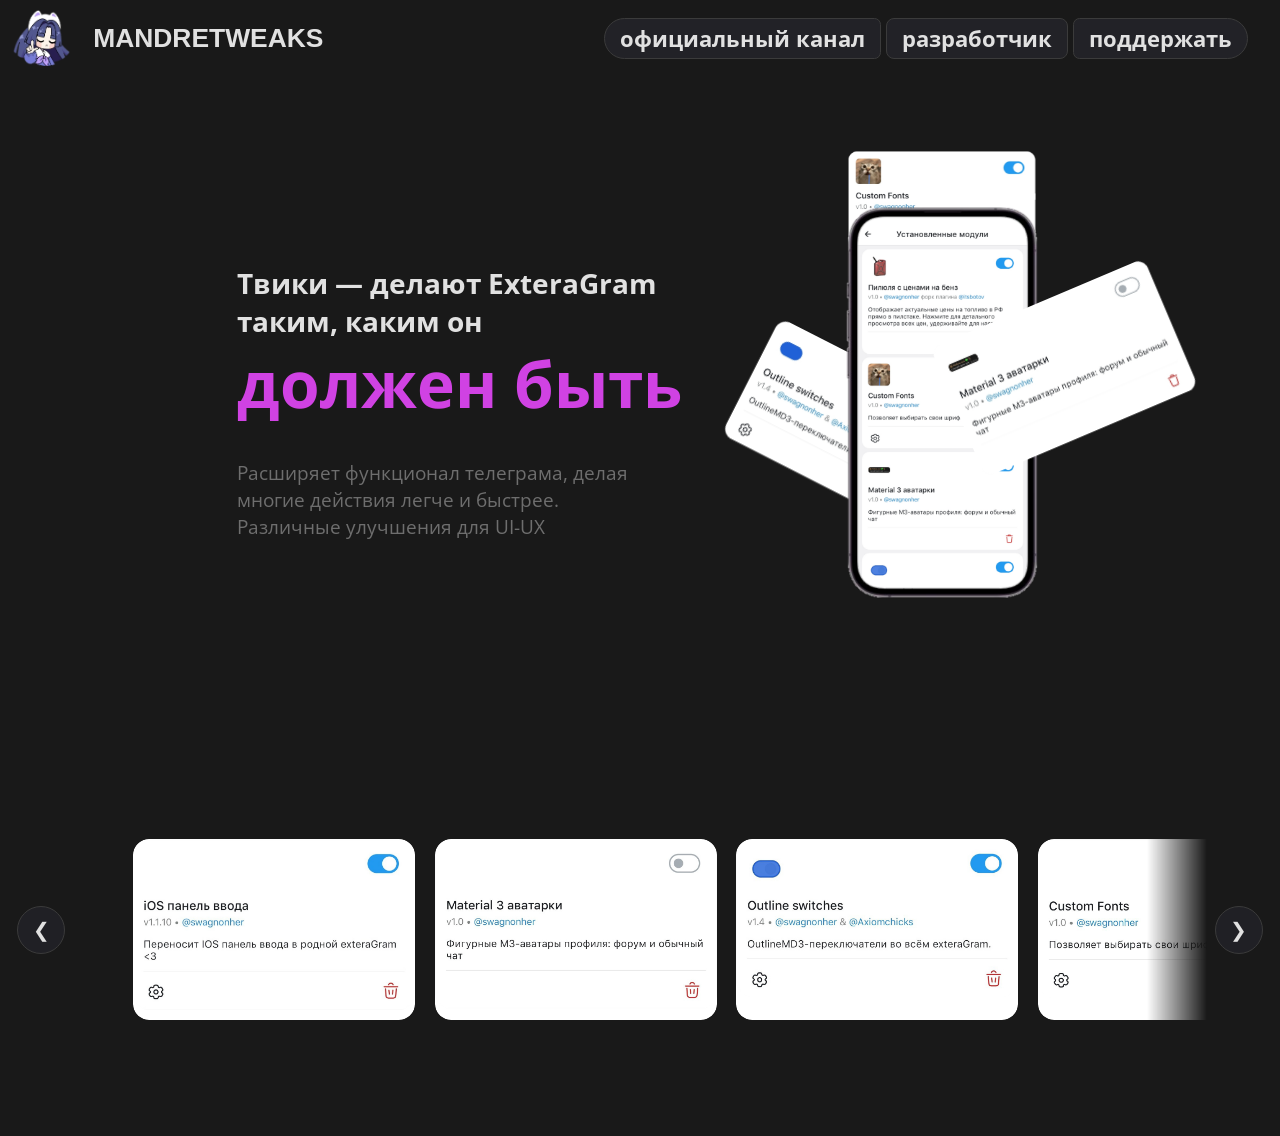
==== new-mandra/index.html @ dc6a3d34 "Новые картинки + фикс синего квадрата" ====
<!DOCTYPE html>
<html lang="ru">
    <head>
        <meta charset="UTF-8">
        <meta name="viewport" content="width=device-width, initial-scale=1.0">
        <link rel="stylesheet" href="style.css?v=1.0.2">
        <link href="https://db.onlinewebfonts.com/c/d7e8a95865396cddca89b00080d2cba6?family=SoDo+Sans+SemiBold" rel="stylesheet">
        <title>MandreTweaks</title>
    </head>
    <body>
        <div class="scrollprogress" id="progressbar"></div>
        <div class="navbar">
            <div class="navbar-left">
                <img src="assets/logo.png" alt="logo" class="logo">
                <h1 class="title">mandretweaks</h1>
            </div>
            <div class="navbar-right">
                <div class="links desktop">
                    <a href="https://t.me/swagnonher" class="channel-link">официальный канал</a>
                    <a href="https://t.me/sterepando" class="profile-link"><span>разработчик</span></a>
                    <a href="https://t.me/swagnonher/388" class="sup-link">поддержать</a>
                </div>

                 <!--mobile navbar-->
                <div class="burger mobile">
                    <div class="openbtn">
                        <svg class="open-icon" width="24" height="24" viewBox="0 0 24 24" fill="none" xmlns="http://w3.org">
                          <path d="M3 6h18M3 12h18M3 18h18" stroke="currentColor" stroke-width="2" stroke-linecap="round"/>
                        </svg>
                    </div>
                    <div class="closebtn">
                        <svg class="close-icon" xmlns="http://w3.org" width="24" height="24" viewBox="0 0 24 24" fill="none" stroke="currentColor" stroke-width="2" stroke-linecap="round" stroke-linejoin="round">
                          <line x1="18" y1="6" x2="6" y2="18"></line>
                          <line x1="6" y1="6" x2="18" y2="18"></line>
                        </svg>
                    </div>
                </div>  
            </div>
        </div>
        <div class="menu mobile">
            <div class="links-m">
                <a href="https://t.me/swagnonher" target="_blank" class="moblink">Официальный канал</a> 
                <a href="https://t.me/sterepando" class="moblink" target="_blank">Разработчик</a>
                <a href="https://t.me/swagnonher/388" class="moblink" target="_blank">Поддержать</a>
            </div>    
        </div>
        <main class="container desktop">
            <div class="conntainer-left">
                <h1 class="title-h">Твики — делают ExteraGram<br>таким, каким он<br><span>должен быть</span></h1>
                <p class="description">Расширяет функционал телеграма, делая<br>многие действия легче и быстрее.<br>Различные улучшения для UI-UX</p>
            </div>
            <div class="container-right">
                <div class="deco-imgs">
                    <img src="assets/tweaks-phone.png" class="phone" alt="phone">
                    <img src="assets/plugin-deco-1.png" class="custom-fonts" alt="custom fonts">
                    <img src="assets/plugin-deco-2.png" class="outline" alt="outline switches">
                    <img src="assets/plugin-deco-3.png" class="md3-ava" alt="md3 аватарки">
                </div>
            </div>
        </main>
        
        <main class="container-m mobile">
            <div class="sticky-view">
                <div class="container-title">
                    <h1 class="title-h-m">Твики — делают ExteraGram<br>таким, каким он<br><span>должен быть</span></h1>
                    <p class="description-m">Расширяет функционал телеграма, делая<br>многие действия легче и быстрее.<br>Различные улучшения для UI-UX</p>
                </div>

                <div class="deco-imgs-m">
                    <img src="assets/tweaks-phone.png" class="phone-m" alt="телефон">
                    <img src="assets/plugin-deco-1.png" class="custom-fonts-m" alt="custom fonts">
                    <img src="assets/plugin-deco-2.png" class="outline-m" alt="outline switches">
                    <img src="assets/plugin-deco-3.png" class="md3-ava-m" alt="md3 ававтарки">
                </div>
            </div>  
        </main>

        <section class="catalog-container">
            <h1 class="catalog-title">Каталог</h1>
            <div class="carousel-wrapper">
                <button class="carousel-btn prev" onclick="moveCarousel(-1)" aria-label="←">&#10094;</button>

                <div class="carousel" id="catalogCarousel">
                    <a href="" class="carousel-item">
                        <img src="assets/ios-panel.jpg" class="carousel-img" alt="ios-panel">
                    </a>
                    <a href="" class="carousel-item">
                        <img src="assets/md3-avatarky.jpg" class="carousel-img" alt="md3-avatarky">
                    </a>
                    <a href="" class="carousel-item">
                        <img src="assets/outline-switches.jpg" class="carousel-img" alt="outline-switches">
                    </a>
                    <a href="" class="carousel-item">
                        <img src="assets/custom-fonts.jpg" class="carousel-img" alt="custom fots">
                    </a>
                    <a href="" class="carousel-item">
                        <img src="assets/top-blur.jpg" class="carousel-img" alt="carousel-img">
                    </a>
                </div>

                <button class="carousel-btn next" onclick="moveCarousel(1)" aria-label="→">&#10095;</button>
            </div>
            <div class="carousel-dots" id="carouselDots"></div>
        </section>
        
        <script src="script.js?v=1.0.2"></script>
    </body>
</html>
---- new-mandra/style.css ----
@import url('https://fonts.googleapis.com/css2?family=Google+Sans:ital,opsz,wght@0,17..18,400..700;1,17..18,400..700&family=Open+Sans:ital,wght@0,300..800;1,300..800&family=Roboto:ital,wght@0,100..900;1,100..900&display=swap');


*,
*::before,
*::after {
    -webkit-tap-highlight-color: transparent;
}

html, body {
    width: 100%;
    min-width: 100%;
    overflow-x: clip; 
}

body {
    background-color: rgb(25, 25, 25);
    font-family: 'Google Sans', 'Open Sans', 'Roboto', sans-serif;
    margin: 0;
}

.navbar{
    display: flex;
    align-items: center;
    justify-content: space-between;
}

.navbar-left{
    display: flex;
    align-items: center;
    max-width: 15rem;
    transition: opacity 0.35s ease;
}

.logo{
    width: clamp(3.25rem, 4.5vw, 5.85rem);
    height: auto;
    padding: 0.5rem 0.8rem;
}

.title{
    font-family: "SoDo Sans SemiBold", Arial, Helvetica, sans-serif;
    color: rgb(225, 225, 225);
    font-size: clamp(0.85rem, 2.5vw, 1.65rem);
    padding: 5px 10px 5px 10px;
    text-transform: uppercase;
}

.navbar-right{
    display: flex;
    align-items: center;
    padding: 0.5rem 1rem 0.5rem 1rem;
    margin-right: 1rem;
}

.links{
    display: flex;
    align-items: center;
    gap: 5px;
}

.links a {
    font-weight: 700;
    font-size: 1.35rem;
    text-decoration: none;
    color: rgb(225, 225, 225);
    background-color: rgb(34, 34, 39);
    padding: 5px 15px;
    border: 1px solid rgb(59, 59, 59);
    z-index: 2;
    
    box-sizing: border-box;
    display: inline-flex;
    align-items: center;
    justify-content: center;
}

.channel-link{
    border-radius: 50px 16px 16px 50px;
    position: relative;
    overflow: hidden;
    z-index: 1;
    text-align: center;
}

.channel-link::before{
    content: '';
    position: absolute;
    left: 50%;
    top: 50%;
    width: 0;
    height: 0;
    border-radius: 50%;
    background: rgba(208, 66, 227, 0.95);
    transform: translate(-50%, -50%);
    transition: width 0.4s ease, height 0.4s ease;
    z-index: -1;
}

.channel-link:hover::before{
    width: 300px;
    height: 300px;
}

.profile-link{
    border-radius: 8px;
    position: relative;
    overflow: hidden;
}

.profile-link span {
    position: relative;
    z-index: 2;
}

.profile-link::before{
    content: '';
    position: absolute;
    top: 0;
    left: 0;
    width: 100%;
    height: 100%;
    
    background-image: url("data:image/svg+xml,%3Csvg xmlns='http://www.w3.org/2000/svg' viewBox='0 0 120 28' preserveAspectRatio='none'%3E%3Cpath d='M0,15 C30,5 40,25 60,15 C80,5 90,25 120,15 L120,28 L0,28 Z' fill='rgba(208, 66, 227, 0.95)'/%3E%3C/svg%3E");
    background-repeat: repeat-x;
    background-size: 100px 100%;
    
    transform: translateY(100%);
    
    transition: transform 0.4s cubic-bezier(0.4, 0, 0.2, 1);
    z-index: 1;
    animation: wave-scroll 2s linear infinite;
}

@keyframes wave-scroll {
    0% {
        background-position-x: 0;
    }
    100%{
        background-position-x: 100px;
    }
}

.profile-link:hover::before{
    transform: translateY(0);
}

.sup-link {
    border-radius: 16px 50px 50px 16px;
    transition: background-color 0.4s ease-out, 
                border-radius 0.25s ease-out, 
                border-color 0.25s ease-out;
}

.sup-link:hover {
    background-color: rgba(208, 66, 227, 0.877);
    border-radius: 50px;
    border-color: transparent;
}


/* container */

.container{
    display: flex;
    margin: 0 auto;
    justify-content: center;
    max-width: 72.85rem;
    width: 100%;
    margin-top: clamp(3.75rem, 10vw, 15rem);
    align-items: center;
}

.title-h{
    color: rgb(225, 225, 225);
    font-size: clamp(1.3rem, 2.2vw, 2.5rem);
}

.title-h span{
    color: rgb(208, 66, 227);
    font-size: clamp(2.2rem, 5vw, 5rem);
}

.description{
    margin-top: 2rem;
    font-size: clamp(1rem, 1.5vw, 2rem);
    color: rgb(110, 110, 110);
    animation: desc 1.7s ease forwards 1s;
    opacity: 0;
}

@keyframes desc {
    0% {
        opacity: 0;
        transform: translateY(50%) scale(0.9);
    }
    100% {
        opacity: 1;
        transform: translateY(0) scale(1);
    }
}

.container-right{
    display: flex;
    justify-content: center;
    flex-direction: column;
    margin-left: clamp(10rem, 10vw, 17.85rem);
}

.deco-imgs{
    position: relative;
    display: inline-block;
}

.phone{
    display: block;
    position: relative;
    width: clamp(10rem, 15.75vw, 28.45rem);
    height: auto;
    z-index: 20;
}

.custom-fonts{
    position: absolute;
    top: 0;
    left: 0;
    z-index: 1;
    width: 93%;
    transform: translateX(3.5%) translateY(-50%);
    animation: cust 1.2s ease forwards;
    opacity: 1;
}

@keyframes cust {
    0% {
        transform: translateX(3.5%) translateY(80%) scale(0.9);
        opacity: 0;
    }
    100%{
        transform: translateX(3.5%) translateY(-50%) scale(1);
        opacity: 1;
    }
}

.outline{
    position: absolute;
    top: 40%;
    left: 0;
    width: clamp(14.5rem, 15.25vw, 19.75rem);
    transform: rotate(27deg) translateX(-45%);
    animation: outline 1.2s ease forwards;
}

@keyframes outline {
    0%{
        opacity: 0;
        transform: translateX(-15%) rotate(27deg) scale(0.9);
    }
    100%{
        opacity: 1;
        transform: translateX(-45%) rotate(27deg) scale(1);
        opacity: 1;
    }
}

.md3-ava{
    position: absolute;
    top: 35%;
    left: 0;
    width: clamp(14.5rem, 14.25vw, 19.75rem);
    transform: rotate(-23deg) translateX(50%);
    z-index: 40;
    animation: md3ava 1.5s ease forwards;
}

@keyframes md3ava {
    0% {
        opacity: 0;
        transform: rotate(-23deg) translateX(5%) scale(0.9);
    }
    100% {
        opacity: 1;
        transform: rotate(-23deg) translateX(50%) scale(1);
    }
}

.catalog-container{
    display: flex;
    width: 100%;
    align-items: center;
    justify-content: center;
    flex-direction: column;
    margin-top: 6rem;
    margin-bottom: 6rem;
}

.catalog-title{
    color: rgb(225, 225, 225);
    font-weight: 700;
    font-size: clamp(3.75rem, 4.5vw, 5rem);
    margin: 0 auto 2.5rem auto;
    text-align: center;

    /* анимация */
    opacity: 0;
    transform: translateY(3rem) scale(0.95);
    transition: opacity 0.8s cubic-bezier(0.4, 0, 0.2, 1), transform 0.8s cubic-bezier(0.4, 0, 0.2, 1);
}

.catalog-title.visible{
    transform: translateY(0) scale(1);
    opacity: 1;
}

.carousel-wrapper{
    position: relative;
    width: 100%;
    max-width: 72.85rem;
    padding: 0 1rem;
    box-sizing: border-box;
    display: flex;
    align-items: center;
}

.carousel{
    display: flex;
    gap: 20px;
    overflow-x: hidden;
    scroll-behavior: smooth;
    scroll-snap-type: x mandatory;
    scrollbar-width: none;
    padding: 10px 5px;
    width: 100%;
    -webkit-mask-image: linear-gradient(to right, transparent 0%, black 60px, black calc(100% - 60px), transparent 100%);
    mask-image: linear-gradient(to right, transparent 0%, black 60px, black calc(100% - 60px), transparent 100%);

    /* padding */
    scroll-padding-inline: 60px;
    padding: 20px 60px; 
    box-sizing: border-box;
    width: 100%;
}


.carousel::-webkit-scrollbar {
    display: none;
}

.carousel-item {
    flex: 0 0 clamp(240px, 22vw, 320px);
    scroll-snap-align: start;
    text-decoration: none;
    display: block;
    border-radius: 16px;
    overflow: hidden;
    background: transparent;
    border: none;

    background: #ffffff;

    contain: layout paint;
    isolation: isolate;

    transform: translate3d(0, 0, 0);
    -webkit-mask-image: -webkit-radial-gradient(white, black);
    mask-image: radial-gradient(white, black);
}

.carousel-item:hover{
    border: 1px solid rgba(208, 66, 227, 0.877);
}

.carousel-img {
    width: 100%;
    height: auto;
    object-fit: cover;
    display: block;
    border-radius: 16px;
    object-position: top center;
    transform-origin: center center;

    will-change: transform;
    transform: scale3d(1, 1, 1);
    backface-visibility: hidden;
    -webkit-backface-visibility: hidden;

    outline: 1px solid transparent;

    transition: transform 0.35s cubic-bezier(0.4, 0, 0.2, 1);

    pointer-events: none;
}

.carousel-item:hover .carousel-img {
    transform: scale3d(1.03, 1.03, 1);
}

.carousel-btn {
    position: absolute;
    top: 50%;
    transform: translateY(-50%);
    width: 48px;
    height: 48px;
    border-radius: 50%;
    background-color: rgba(34, 34, 39, 0.9);
    color: rgb(225, 225, 225);
    border: 1px solid rgb(59, 59, 59);
    cursor: pointer;
    z-index: 10;
    display: flex;
    align-items: center;
    justify-content: center;
    font-size: 1.25rem;
    transition: background-color 0.25s ease, border-color 0.25s ease, transform 0.2s ease;
}

.carousel-btn:hover {
    background-color: rgba(208, 66, 227, 0.95);
    border-color: rgba(208, 66, 227, 0.95);
}

.carousel-btn:active {
    transform: translateY(-50%) scale(0.92);
}

.carousel-btn.prev {
    left: -40px;
}

.carousel-btn.next {
    right: -40px;
}

.mobile{
    display: none !important;
}

.scrollprogress{
    display: none;
}

.carousel-dots {
    display: none; /* carousel */
}

@media (max-width: 760px) {
    .desktop{
        display: none !important;
    }
    .mobile{
        display: flex !important;
    }
    .title{
        font-size: 1.2rem;
    }
    .navbar{
        position: fixed !important;
        top: 0 !important;
        left: 0 !important;
        width: 100% !important;
        box-sizing: border-box;
        padding-top: env(safe-area-inset-top, 0px);
        z-index: 10000;
        background-color: rgba(25, 25, 25, 0.85);
        backdrop-filter: blur(10px);
        -webkit-backdrop-filter: blur(10px);

        transition: background-color 0.35s ease, 
                    backdrop-filter 0.35s ease, 
                    -webkit-backdrop-filter 0.35s ease;
    }
    .scrollprogress {
        display: block;
        position: fixed !important;
        top: var(--nav-h, 60px) !important;
        left: 0;
        height: 3px;
        width: 0%;
        background: rgba(219, 143, 255, 0.86);
        z-index: 100005;
        pointer-events: none;
        box-shadow: 0 0 8px rgba(208, 66, 227, 0.6);
        opacity: 1;
        transition: width 0.05s ease-out, opacity 0.35s ease;
    }
    .carousel-dots{
        display: flex;
        justify-content: center;
        align-items: center;
        gap: 8px;
        margin-top: 1.5rem;
    }

    .catalog-container {
        margin-top: -7rem;
        margin-bottom: 4rem;
        opacity: 0;
        transform: translateY(50px) scale(0.96);
        will-change: opacity, transform;
        transition: opacity 0.6s cubic-bezier(0.4, 0, 0.2, 1), 
                    transform 0.6s cubic-bezier(0.4, 0, 0.2, 1);
    }
    .catalog-container.visible {
        opacity: 1;
        transform: translateY(0) scale(1);
    }
    .catalog-container .catalog-title {
        opacity: 1 !important;
        transform: none !important;
    }
    .carousel-btn.prev{
        left: 4px;
    }
    .carousel-btn.next{
        right: 4px;
    }
}

body.menu-open .scrollprogress {
    opacity: 0 !important;
    pointer-events: none;
    transition: opacity 0.2s ease;
}

/* Контейнер бургера */
.burger {
    position: relative;
    width: 40px;
    height: 40px;
    margin-right: 5%;
    display: flex;
    align-items: center;
    justify-content: center;
    cursor: pointer;
}

/* Общие стили для обеих иконок: центрируем их строго в одной точке */
.openbtn,
.closebtn {
    position: absolute;
    inset: 0;
    margin: auto;
    width: 24px;
    height: 24px;
    display: flex;
    align-items: center;
    justify-content: center;
    transition: opacity 0.25s ease, transform 0.3s cubic-bezier(0.4, 0, 0.2, 1);
}

.openbtn {
    color: rgb(225, 225, 225);
    opacity: 1;
    pointer-events: auto;
    transform: rotate(0deg) scale(1);
}

.openbtn.hidden {
    opacity: 0;
    pointer-events: none;
    transform: rotate(90deg) scale(0.7);
}

.closebtn {
    color: rgb(173, 173, 173);
    opacity: 0;
    pointer-events: none;
    transform: rotate(0deg) scale(0.7);
    z-index: 99999;
}

.closebtn.visible {
    opacity: 1;
    pointer-events: auto;
    transform: rotate(-90deg) scale(1);
}

.menu{
    display: flex;
    flex-direction: column;
    position: fixed;
    top: 0;
    left: 0;
    width: 100vw;
    height: 100vh;
    background-color: rgba(20, 20, 20, 0.95);
    backdrop-filter: blur(10px);
    z-index: 9999;


    transform: translateX(100vw);
    transition: transform 0.4s ease, visibility 0.4s ease;
    pointer-events: none;
    visibility: hidden;
}

.menu.visible {
    display: flex;
    transform: translateX(0);
    pointer-events: auto;
    visibility: visible;
}

.links-m{
    display: flex;
    flex-direction: column;
    margin-top: 20%;
}

.moblink{
    color: rgb(173, 173, 173);
    font-size: 1.5rem;
    text-align: left;
    text-decoration: none;
    padding: 20px 5% 20px 5%;
    transition: all 0.3s ease;
    border-bottom: 1px solid rgb(73, 73, 73);
}

.moblink:first-child{
    border-top: 1px solid rgb(73, 73, 73);
}

.moblink:hover{
    color: rgba(219, 143, 255, 0.86);
}

body.menu-open .navbar {
    background-color: transparent !important;
    backdrop-filter: none !important;
    -webkit-backdrop-filter: none !important;
}

body.menu-open .navbar-left {
    opacity: 0;
    pointer-events: none;
    transition: opacity 0.25s ease;
}


/* mobile highlight */

.container-m{
    display: flex;
    align-items: flex-start;
    flex-direction: column;
    width: 100%;
    height: 200vh;
}

.sticky-view{
    position: sticky;
    top: 0;
    width: 100%;
    height: 100vh;
    height: 100svh;
    overflow: hidden;
    flex-shrink: 0;
    display: flex;
    flex-direction: column;
}

.container-title{
    display: flex;
    width: 100%;
    flex: 0 0 auto;
    align-items: flex-start;
    overflow-x: hidden;
    scrollbar-width: none;
}

.container-title::-webkit-scrollbar{
    display: none;
}

.title-h-m,
.description-m{
    flex: 0 0 100%;
    box-sizing: border-box;
    margin: 0;
    padding: calc(var(--nav-h, 60px) + 1.5rem) 6% 0;
}

.title-h-m{
    color: rgb(225, 225, 225);
    font-weight: 600;
    font-size: clamp(1.1rem, 5.2vw, 1.5rem);
    line-height: 1.25;
}

.title-h-m span{
    color: rgb(208, 66, 227);
    font-size: clamp(1.7rem, 9vw, 2.4rem);
}

.description-m{
    color: rgb(110, 110, 110);
    font-size: clamp(0.85rem, 4vw, 1.05rem);
    line-height: 1.5;
    text-align: left;
}

/* deco imgs */

.deco-imgs-m{
    position: relative;
    align-self: center;
    margin-top: 4rem;
}

.phone-m{
    position: relative;
    display: block;
    width: clamp(10.5rem, 12.25vw, 20.85rem);
    height: auto;
    z-index: 20;
    opacity: 0;
    transform: scale(0.96);
    transition: opacity 0.5s ease, transform 0.5s ease;
}

.custom-fonts-m,
.outline-m,
.md3-ava-m{
    position: absolute;
    left: 0;
    opacity: 0;
    will-change: transform, opacity;
}

.custom-fonts-m{
    top: 0;
    z-index: 1;
    width: 93%;
    transform: translateX(3.5%) translateY(80%) scale(0.9);
    transition: transform 0.45s cubic-bezier(0.4, 0, 0.2, 1), opacity 0.35s ease;
}

.outline-m{
    top: 40%;
    width: 100%;
    transform: translateX(-15%) rotate(27deg) scale(0.9);
    transition: transform 0.45s cubic-bezier(0.4, 0, 0.2, 1), opacity 0.35s ease;
}

.md3-ava-m{
    top: 35%;
    width: 100%;
    transform: rotate(-23deg) translateX(5%) scale(0.9);
    z-index: 40;
    transition: transform 0.5s cubic-bezier(0.4, 0, 0.2, 1), opacity 0.4s ease;
}

.deco-imgs-m.show .phone-m{
    opacity: 1;
    transform: scale(1);
}

.deco-imgs-m.show .custom-fonts-m{
    opacity: 1;
    transform: translateX(3.5%) translateY(-50%) scale(1);
    transition-delay: 0.08s;
}

.deco-imgs-m.show .outline-m{
    opacity: 1;
    transform: translateX(-45%) rotate(27deg) scale(1);
    transition-delay: 0.14s;
}

.deco-imgs-m.show .md3-ava-m{
    opacity: 1;
    transform: rotate(-23deg) translateX(50%) scale(1);
    transition-delay: 0.2s;
}

/* carousel */

.dot{
    width: 9px;
    height: 9px;
    border-radius: 50%;
    background-color: rgb(55, 55, 60);
    border: none;
    padding: 0;
    cursor: pointer;
    transition: width 0.3s ease, backgrond-color 0.3s ease, border-radius 0.3s ease;
}

.dot:hover{
    background-color: rgba(208, 66, 227, 0.6);
}

.dot.active{
    width: 26px;
    border-radius: 10px;
    background-color: rgb(208, 66, 227);
    box-shadow: 0 0 10px rgba(208, 66, 227, 0.45);
}
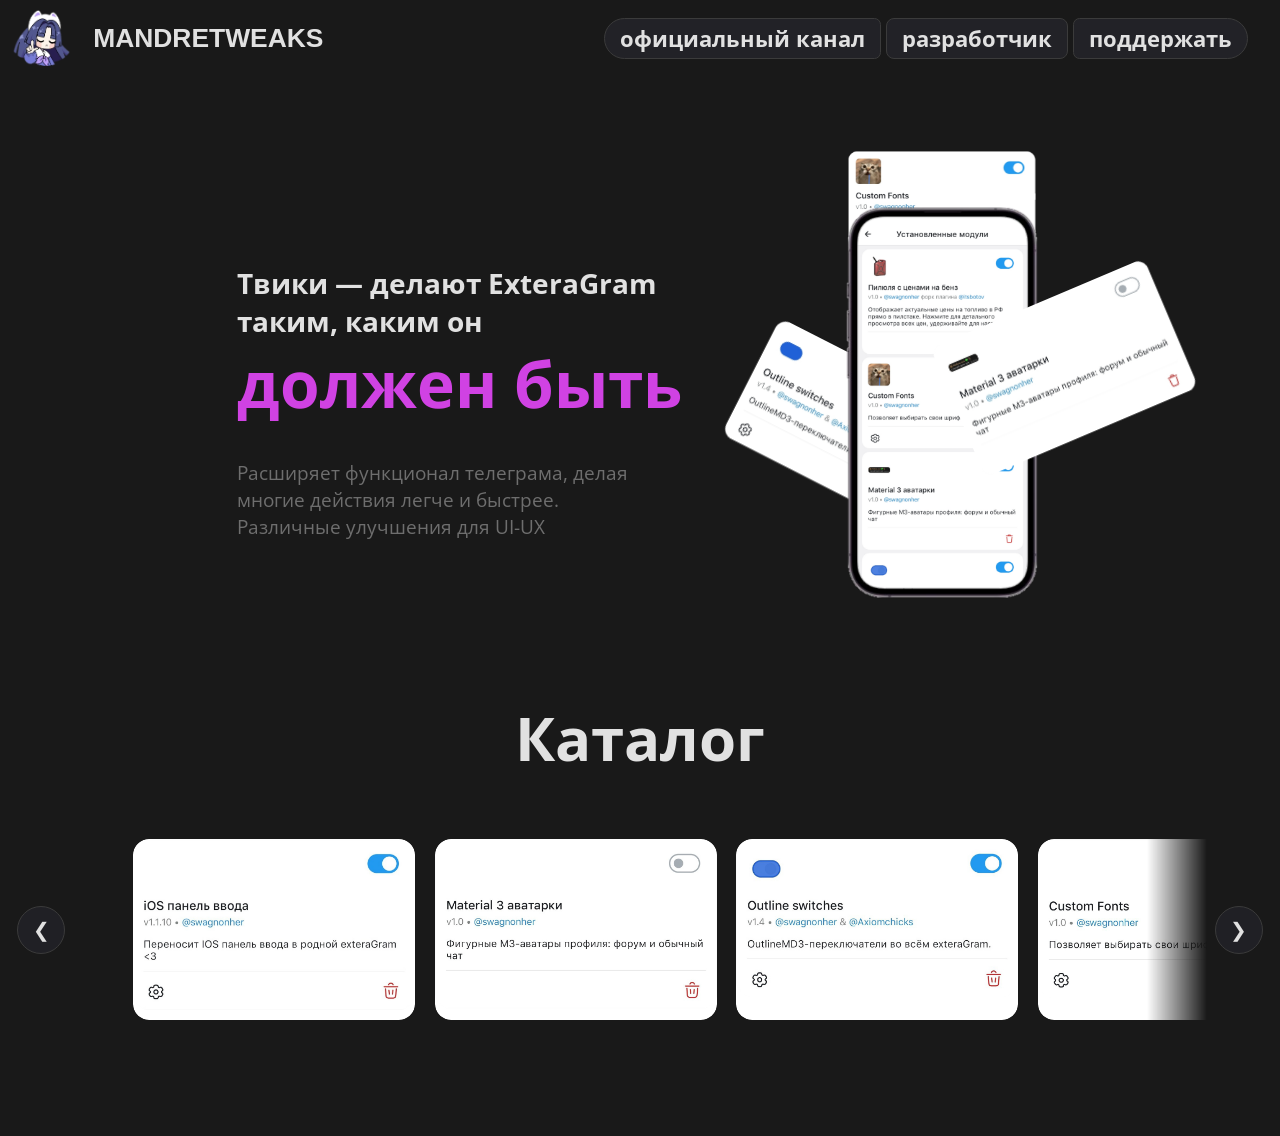
==== commit 77938340: "Свайп каталог на мобиле - теперь и пальцем" ====
--- a/new-mandra/index.html
+++ b/new-mandra/index.html
@@ -3,7 +3,7 @@
     <head>
         <meta charset="UTF-8">
         <meta name="viewport" content="width=device-width, initial-scale=1.0">
-        <link rel="stylesheet" href="style.css?v=1.0.2">
+        <link rel="stylesheet" href="style.css?v=1.0.3">
         <link href="https://db.onlinewebfonts.com/c/d7e8a95865396cddca89b00080d2cba6?family=SoDo+Sans+SemiBold" rel="stylesheet">
         <title>MandreTweaks</title>
     </head>
@@ -103,6 +103,6 @@
             <div class="carousel-dots" id="carouselDots"></div>
         </section>
         
-        <script src="script.js?v=1.0.2"></script>
+        <script src="script.js?v=1.0.3"></script>
     </body>
 </html>
--- a/new-mandra/style.css
+++ b/new-mandra/style.css
@@ -514,6 +514,19 @@
     .carousel-btn.next{
         right: 4px;
     }
+    .carousel {
+        overflow-x: auto !important;
+        -webkit-overflow-scrolling: touch;
+        scroll-snap-type: x mandatory;
+        overscroll-behavior-x: contain;
+        scrollbar-width: none;
+    }
+    .carousel::-webkit-scrollbar {
+        display: none;
+    }
+    .carousel-item {
+        scroll-snap-align: center;
+    }
 }
 
 body.menu-open .scrollprogress {
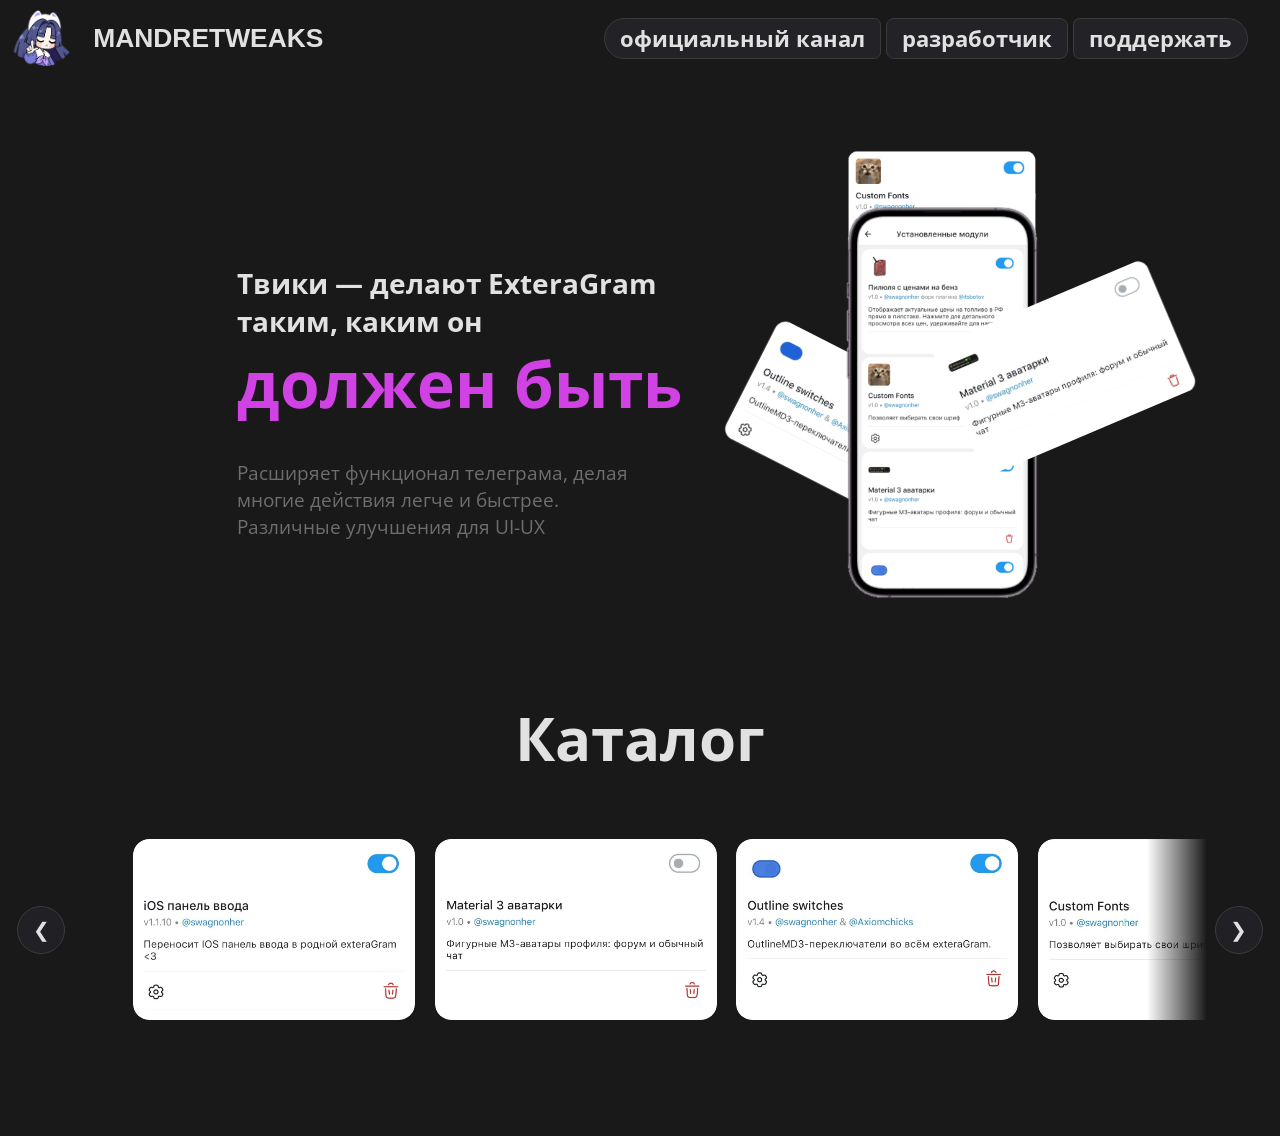
==== commit 6495ecfd: "Доделываю каркас Нужен хотя бы один коммит за день." ====
--- a/new-mandra/index.html
+++ b/new-mandra/index.html
@@ -81,10 +81,10 @@
                 <button class="carousel-btn prev" onclick="moveCarousel(-1)" aria-label="←">&#10094;</button>
 
                 <div class="carousel" id="catalogCarousel">
-                    <a href="" class="carousel-item">
+                    <a href="ios-input-panel" class="carousel-item">
                         <img src="assets/ios-panel.jpg" class="carousel-img" alt="ios-panel">
                     </a>
-                    <a href="" class="carousel-item">
+                    <a href="md3-avatarky/" class="carousel-item">
                         <img src="assets/md3-avatarky.jpg" class="carousel-img" alt="md3-avatarky">
                     </a>
                     <a href="" class="carousel-item">
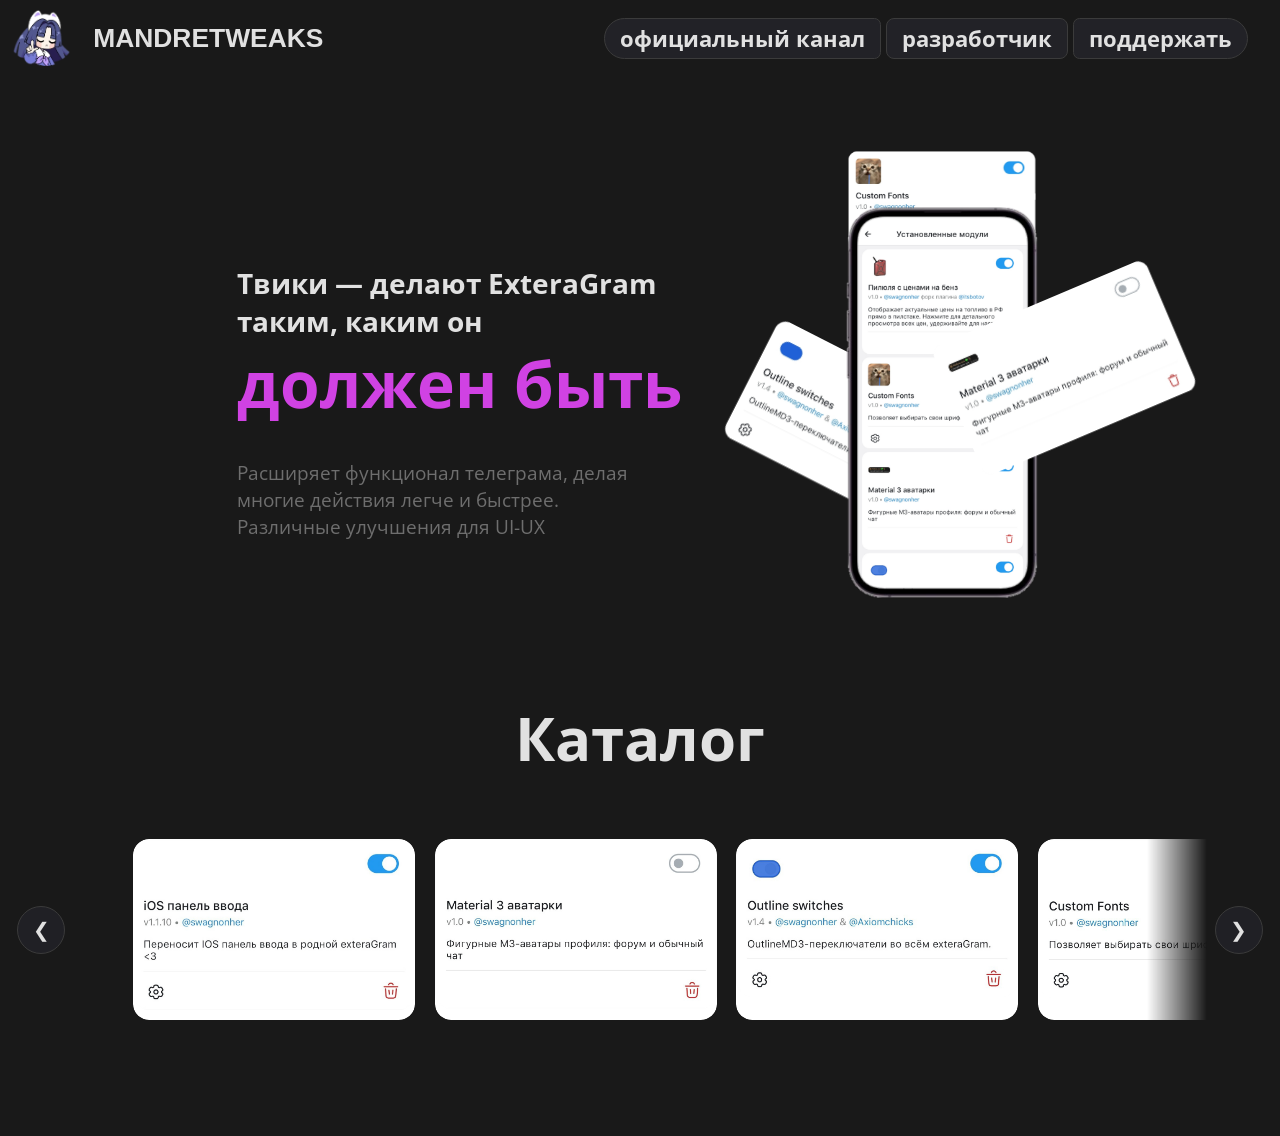
==== commit 45e6152b: "Сделал анимации для логотипа на всех страницах" ====
--- a/new-mandra/index.html
+++ b/new-mandra/index.html
@@ -3,7 +3,7 @@
     <head>
         <meta charset="UTF-8">
         <meta name="viewport" content="width=device-width, initial-scale=1.0">
-        <link rel="stylesheet" href="style.css?v=1.0.3">
+        <link rel="stylesheet" href="style.css?v=1.0.4">
         <link href="https://db.onlinewebfonts.com/c/d7e8a95865396cddca89b00080d2cba6?family=SoDo+Sans+SemiBold" rel="stylesheet">
         <title>MandreTweaks</title>
     </head>
--- a/new-mandra/style.css
+++ b/new-mandra/style.css
@@ -36,6 +36,12 @@
     width: clamp(3.25rem, 4.5vw, 5.85rem);
     height: auto;
     padding: 0.5rem 0.8rem;
+    cursor: pointer;
+    transition: transform 0.35s cubic-bezier(0.2, 0, 0, 1);
+}
+
+.logo:hover {
+    transform: scale(1.06) rotate(-2deg);
 }
 
 .title{
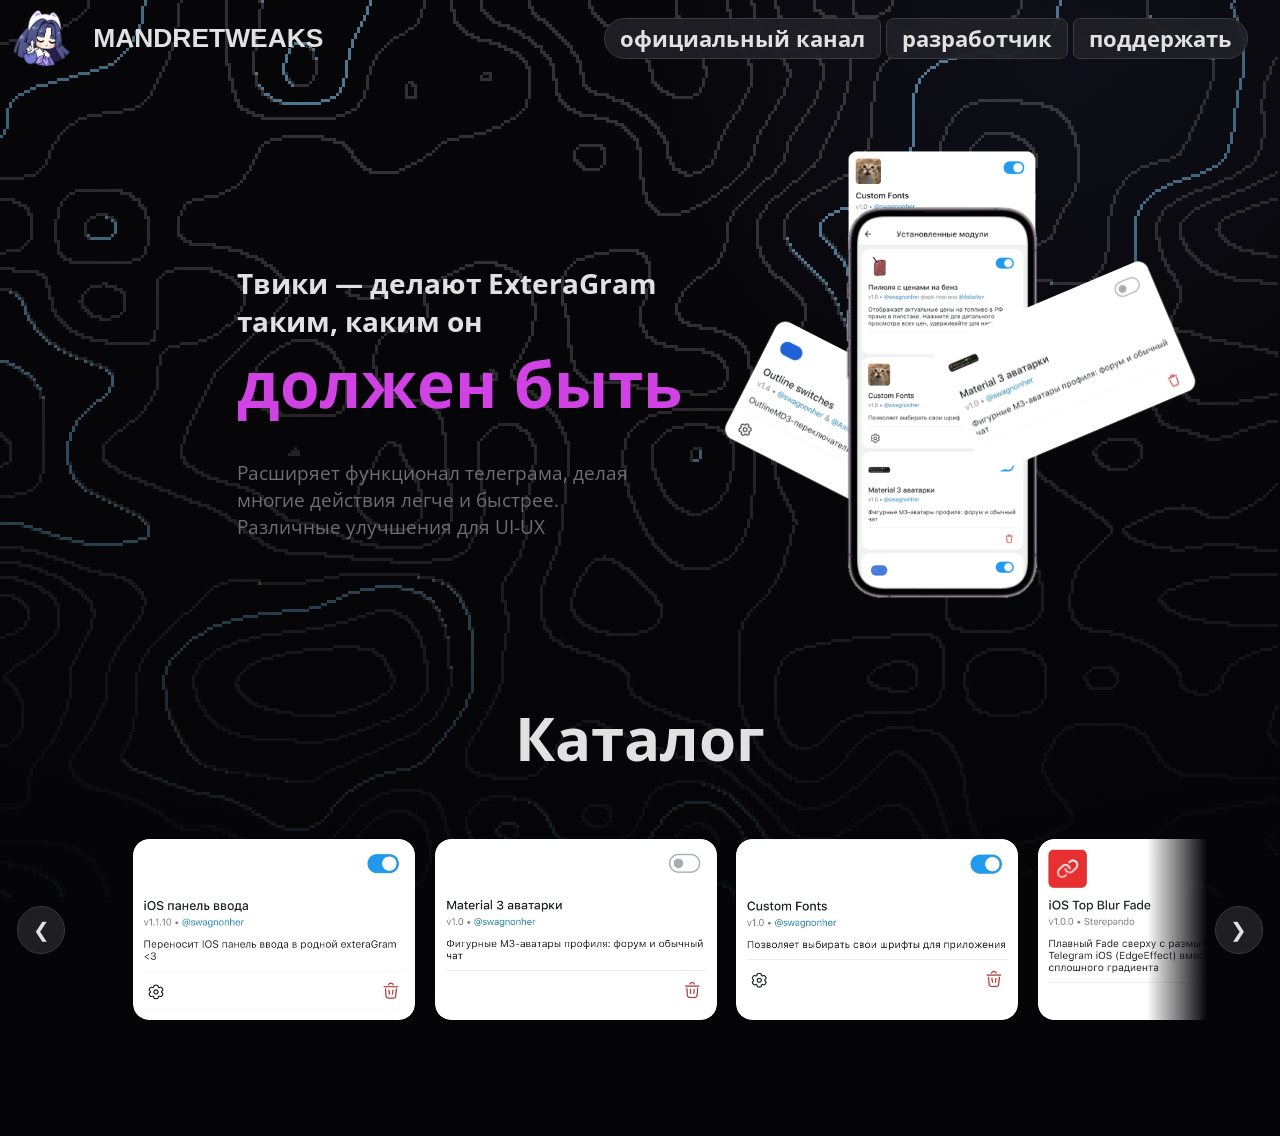
==== commit 1b22a85b: "background" ====
--- a/new-mandra/index.html
+++ b/new-mandra/index.html
@@ -3,11 +3,16 @@
     <head>
         <meta charset="UTF-8">
         <meta name="viewport" content="width=device-width, initial-scale=1.0">
-        <link rel="stylesheet" href="style.css?v=1.0.4">
+        <link rel="stylesheet" href="style.css?v=1.0.5">
         <link href="https://db.onlinewebfonts.com/c/d7e8a95865396cddca89b00080d2cba6?family=SoDo+Sans+SemiBold" rel="stylesheet">
         <title>MandreTweaks</title>
     </head>
     <body>
+        <div class="bg" aria-hidden="true">
+            <canvas id="bg-canvas"></canvas>
+            <div class="grain"></div>
+            <div class="vignette"></div>
+        </div>
         <div class="scrollprogress" id="progressbar"></div>
         <div class="navbar">
             <div class="navbar-left">
@@ -88,9 +93,6 @@
                         <img src="assets/md3-avatarky.jpg" class="carousel-img" alt="md3-avatarky">
                     </a>
                     <a href="" class="carousel-item">
-                        <img src="assets/outline-switches.jpg" class="carousel-img" alt="outline-switches">
-                    </a>
-                    <a href="" class="carousel-item">
                         <img src="assets/custom-fonts.jpg" class="carousel-img" alt="custom fots">
                     </a>
                     <a href="" class="carousel-item">
@@ -103,6 +105,6 @@
             <div class="carousel-dots" id="carouselDots"></div>
         </section>
         
-        <script src="script.js?v=1.0.3"></script>
+        <script src="script.js?v=1.0.4"></script>
     </body>
 </html>
--- a/new-mandra/style.css
+++ b/new-mandra/style.css
@@ -7,6 +7,15 @@
     -webkit-tap-highlight-color: transparent;
 }
 
+:root {
+    --sky: #050507;
+    --accent-2: #7fcbf5;
+}
+
+html {
+    background: var(--sky);
+}
+
 html, body {
     width: 100%;
     min-width: 100%;
@@ -14,9 +23,50 @@
 }
 
 body {
-    background-color: rgb(25, 25, 25);
+    background-color: var(--sky);
     font-family: 'Google Sans', 'Open Sans', 'Roboto', sans-serif;
     margin: 0;
+    position: relative;
+}
+
+/* Vanity background 1-in-1 */
+.bg {
+    z-index: 0;
+    pointer-events: none;
+    background: var(--sky);
+    position: fixed;
+    inset: 0;
+    overflow: hidden;
+}
+
+.bg canvas {
+    width: 100%;
+    height: 100%;
+    display: block;
+    position: absolute;
+    inset: 0;
+}
+
+.bg .grain {
+    opacity: .35;
+    mix-blend-mode: overlay;
+    background-image: url("data:image/svg+xml,%3Csvg xmlns='http://www.w3.org/2000/svg' width='160' height='160'%3E%3Cfilter id='n'%3E%3CfeTurbulence type='fractalNoise' baseFrequency='.85' numOctaves='3' stitchTiles='stitch'/%3E%3C/filter%3E%3Crect width='100%25' height='100%25' filter='url(%23n)' opacity='.55'/%3E%3C/svg%3E");
+    position: absolute;
+    inset: 0;
+}
+
+.bg .vignette {
+    background: radial-gradient(120% 90% at 50% 10%, #0000 25%, #050507e6 100%);
+    position: absolute;
+    inset: 0;
+}
+
+.navbar,
+.container,
+.container-m,
+.catalog-container {
+    position: relative;
+    z-index: 1;
 }
 
 .navbar{
@@ -70,7 +120,8 @@
     font-size: 1.35rem;
     text-decoration: none;
     color: rgb(225, 225, 225);
-    background-color: rgb(34, 34, 39);
+    background-color: rgb(34, 34, 39, 0.85);
+    backdrop-filter: blur(10px);
     padding: 5px 15px;
     border: 1px solid rgb(59, 59, 59);
     z-index: 2;
@@ -467,7 +518,7 @@
         box-sizing: border-box;
         padding-top: env(safe-area-inset-top, 0px);
         z-index: 10000;
-        background-color: rgba(25, 25, 25, 0.85);
+        background-color: rgba(5, 5, 7, 0.85);
         backdrop-filter: blur(10px);
         -webkit-backdrop-filter: blur(10px);
 
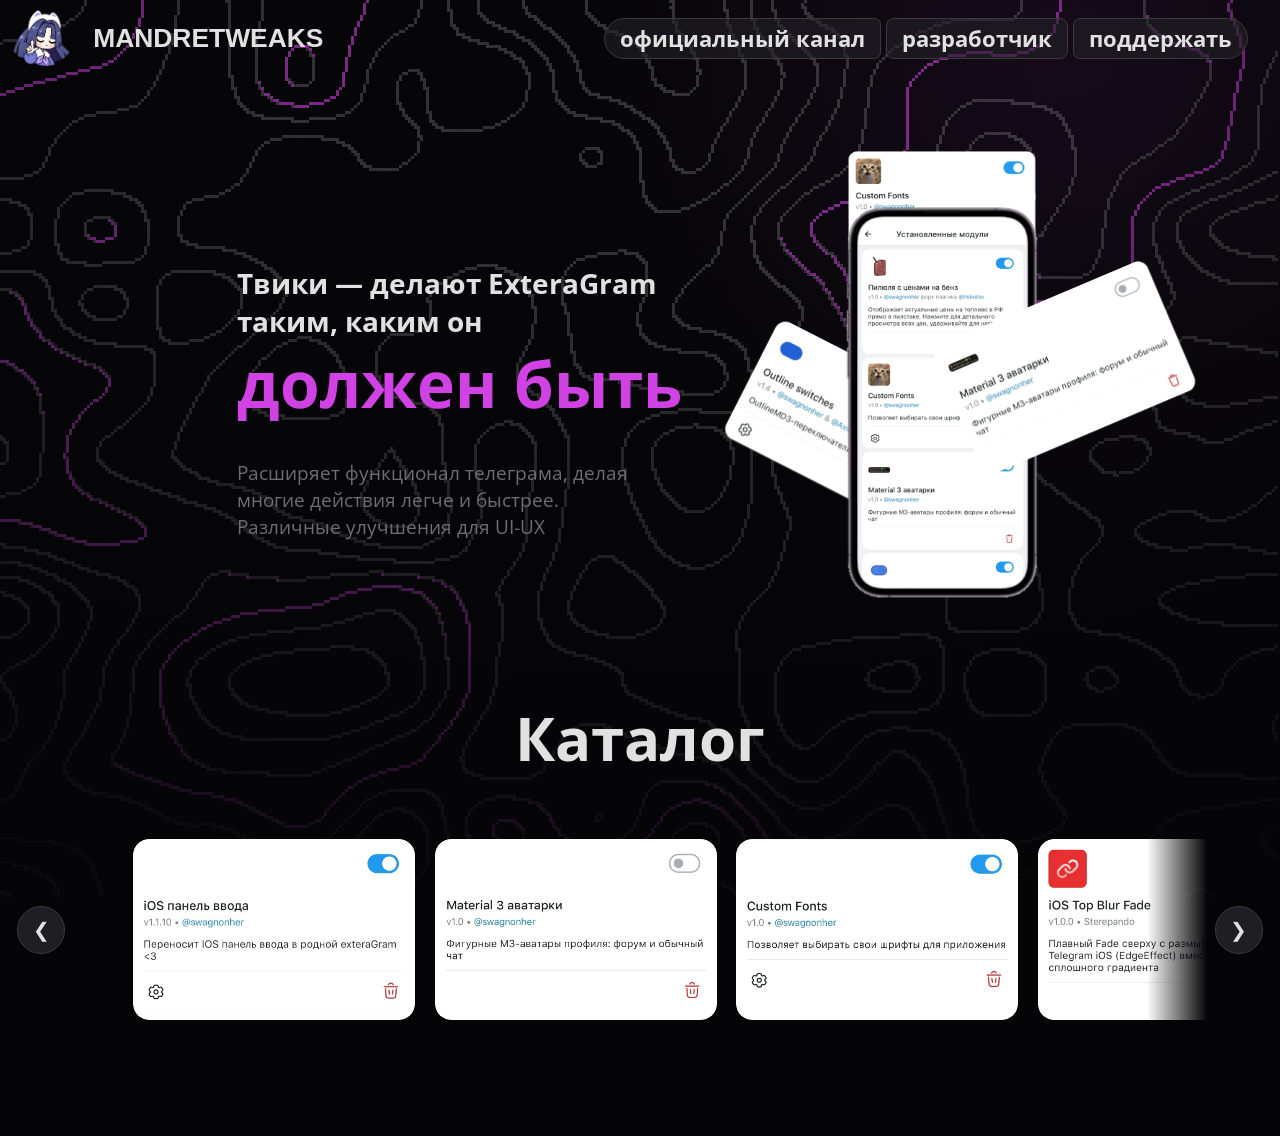
==== commit 999b7f72: "Add files via upload" ====
--- a/new-mandra/index.html
+++ b/new-mandra/index.html
@@ -3,7 +3,7 @@
     <head>
         <meta charset="UTF-8">
         <meta name="viewport" content="width=device-width, initial-scale=1.0">
-        <link rel="stylesheet" href="style.css?v=1.0.5">
+        <link rel="stylesheet" href="style.css?v=1.0.7">
         <link href="https://db.onlinewebfonts.com/c/d7e8a95865396cddca89b00080d2cba6?family=SoDo+Sans+SemiBold" rel="stylesheet">
         <title>MandreTweaks</title>
     </head>
@@ -92,7 +92,7 @@
                     <a href="md3-avatarky/" class="carousel-item">
                         <img src="assets/md3-avatarky.jpg" class="carousel-img" alt="md3-avatarky">
                     </a>
-                    <a href="" class="carousel-item">
+                    <a href="custom-fonts/" class="carousel-item">
                         <img src="assets/custom-fonts.jpg" class="carousel-img" alt="custom fots">
                     </a>
                     <a href="" class="carousel-item">
@@ -105,6 +105,6 @@
             <div class="carousel-dots" id="carouselDots"></div>
         </section>
         
-        <script src="script.js?v=1.0.4"></script>
+        <script src="script.js?v=1.0.5"></script>
     </body>
 </html>
--- a/new-mandra/style.css
+++ b/new-mandra/style.css
@@ -9,7 +9,7 @@
 
 :root {
     --sky: #050507;
-    --accent-2: #7fcbf5;
+    --accent-2: #d042e3;
 }
 
 html {
@@ -120,8 +120,7 @@
     font-size: 1.35rem;
     text-decoration: none;
     color: rgb(225, 225, 225);
-    background-color: rgb(34, 34, 39, 0.85);
-    backdrop-filter: blur(10px);
+    background-color: rgb(34, 34, 39, 0.6);
     padding: 5px 15px;
     border: 1px solid rgb(59, 59, 59);
     z-index: 2;
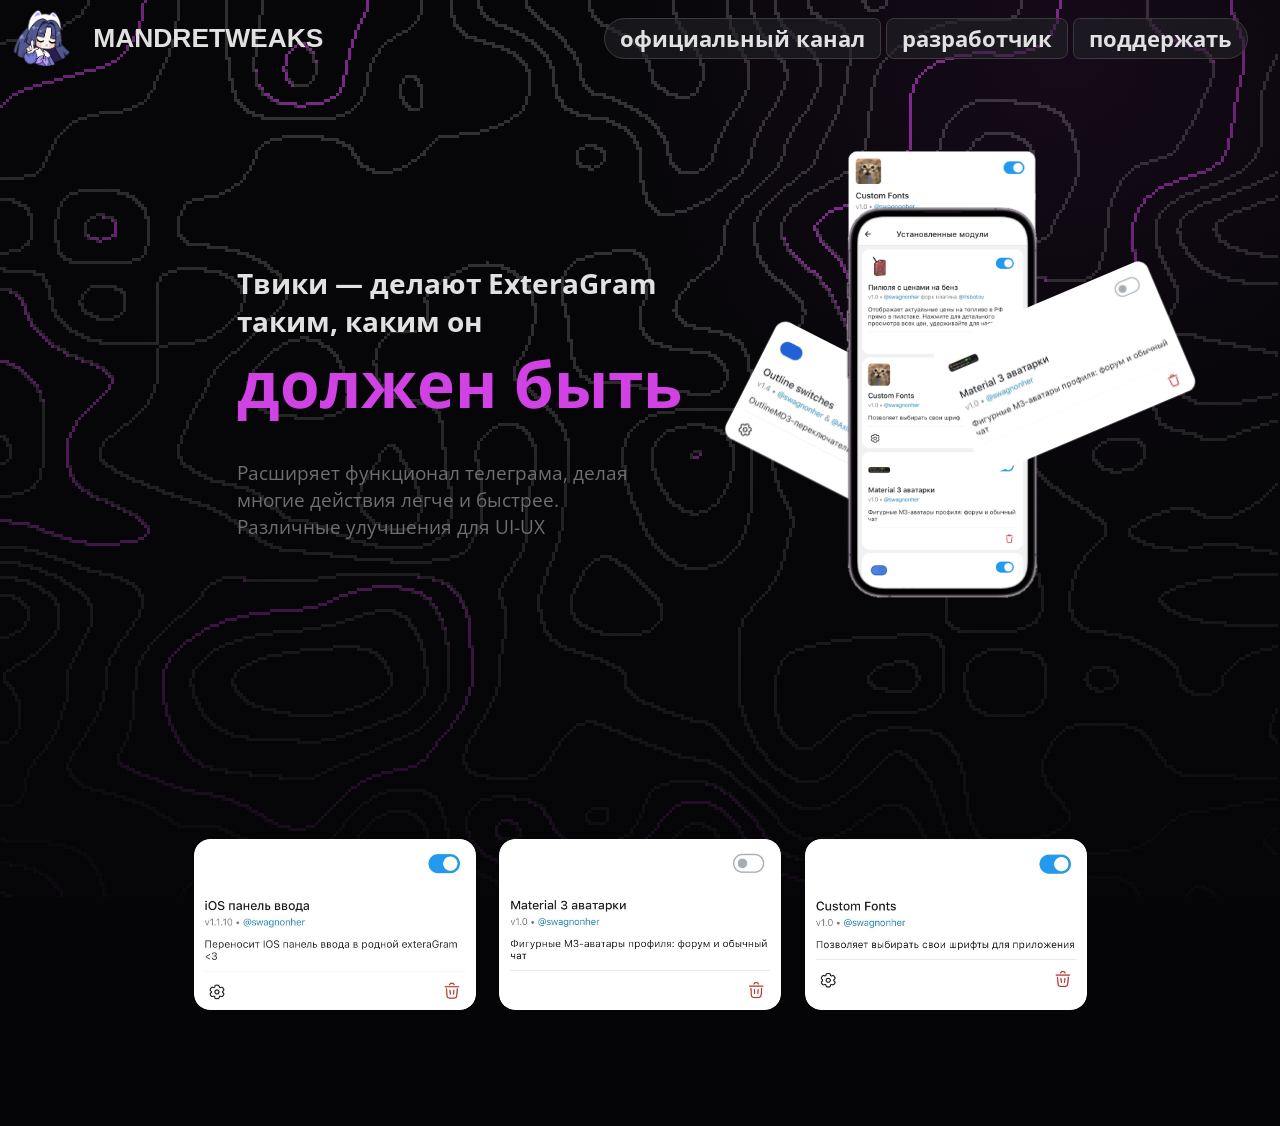
==== commit b505c2bb: "Сайт доделан." ====
--- a/new-mandra/index.html
+++ b/new-mandra/index.html
@@ -3,7 +3,7 @@
     <head>
         <meta charset="UTF-8">
         <meta name="viewport" content="width=device-width, initial-scale=1.0">
-        <link rel="stylesheet" href="style.css?v=1.0.7">
+        <link rel="stylesheet" href="style.css?v=1.1.1">
         <link href="https://db.onlinewebfonts.com/c/d7e8a95865396cddca89b00080d2cba6?family=SoDo+Sans+SemiBold" rel="stylesheet">
         <title>MandreTweaks</title>
     </head>
@@ -83,7 +83,7 @@
         <section class="catalog-container">
             <h1 class="catalog-title">Каталог</h1>
             <div class="carousel-wrapper">
-                <button class="carousel-btn prev" onclick="moveCarousel(-1)" aria-label="←">&#10094;</button>
+                <button class="carousel-btn prev mobile" onclick="moveCarousel(-1)" aria-label="←">&#10094;</button>
 
                 <div class="carousel" id="catalogCarousel">
                     <a href="ios-input-panel" class="carousel-item">
@@ -95,16 +95,13 @@
                     <a href="custom-fonts/" class="carousel-item">
                         <img src="assets/custom-fonts.jpg" class="carousel-img" alt="custom fots">
                     </a>
-                    <a href="" class="carousel-item">
-                        <img src="assets/top-blur.jpg" class="carousel-img" alt="carousel-img">
-                    </a>
                 </div>
 
-                <button class="carousel-btn next" onclick="moveCarousel(1)" aria-label="→">&#10095;</button>
+                <button class="carousel-btn next mobile" onclick="moveCarousel(1)" aria-label="→">&#10095;</button>
             </div>
-            <div class="carousel-dots" id="carouselDots"></div>
+            <div class="carousel-dots mobile" id="carouselDots"></div>
         </section>
         
-        <script src="script.js?v=1.0.5"></script>
+        <script src="script.js?v=1.0.6"></script>
     </body>
 </html>
--- a/new-mandra/style.css
+++ b/new-mandra/style.css
@@ -376,25 +376,19 @@
     box-sizing: border-box;
     display: flex;
     align-items: center;
+    justify-content: center;
 }
 
 .carousel{
     display: flex;
-    gap: 20px;
-    overflow-x: hidden;
+    gap: 24px;
+    overflow-x: visible;
     scroll-behavior: smooth;
-    scroll-snap-type: x mandatory;
     scrollbar-width: none;
-    padding: 10px 5px;
-    width: 100%;
-    -webkit-mask-image: linear-gradient(to right, transparent 0%, black 60px, black calc(100% - 60px), transparent 100%);
-    mask-image: linear-gradient(to right, transparent 0%, black 60px, black calc(100% - 60px), transparent 100%);
-
-    /* padding */
-    scroll-padding-inline: 60px;
-    padding: 20px 60px; 
+    padding: 20px 10px; 
     box-sizing: border-box;
     width: 100%;
+    justify-content: center;
 }
 
 
@@ -452,6 +446,7 @@
 }
 
 .carousel-btn {
+    display: none;
     position: absolute;
     top: 50%;
     transform: translateY(-50%);
@@ -463,7 +458,6 @@
     border: 1px solid rgb(59, 59, 59);
     cursor: pointer;
     z-index: 10;
-    display: flex;
     align-items: center;
     justify-content: center;
     font-size: 1.25rem;
@@ -497,6 +491,18 @@
 
 .carousel-dots {
     display: none; /* carousel */
+}
+
+@media (max-width: 1024px) {
+    .links.desktop {
+        display: none !important;
+    }
+    .burger.mobile {
+        display: flex !important;
+    }
+    .menu.mobile {
+        display: flex;
+    }
 }
 
 @media (max-width: 760px) {
@@ -517,13 +523,9 @@
         box-sizing: border-box;
         padding-top: env(safe-area-inset-top, 0px);
         z-index: 10000;
-        background-color: rgba(5, 5, 7, 0.85);
-        backdrop-filter: blur(10px);
-        -webkit-backdrop-filter: blur(10px);
-
-        transition: background-color 0.35s ease, 
-                    backdrop-filter 0.35s ease, 
-                    -webkit-backdrop-filter 0.35s ease;
+        background-color: rgba(5, 5, 7, 0.6);
+
+        transition: background-color 0.35s ease;
     }
     .scrollprogress {
         display: block;
@@ -564,6 +566,9 @@
         opacity: 1 !important;
         transform: none !important;
     }
+    .carousel-btn {
+        display: flex;
+    }
     .carousel-btn.prev{
         left: 4px;
     }
@@ -571,11 +576,16 @@
         right: 4px;
     }
     .carousel {
+        justify-content: flex-start !important;
         overflow-x: auto !important;
         -webkit-overflow-scrolling: touch;
         scroll-snap-type: x mandatory;
         overscroll-behavior-x: contain;
         scrollbar-width: none;
+        padding: 20px 60px !important;
+        scroll-padding-inline: 60px !important;
+        -webkit-mask-image: linear-gradient(to right, transparent 0%, black 60px, black calc(100% - 60px), transparent 100%);
+        mask-image: linear-gradient(to right, transparent 0%, black 60px, black calc(100% - 60px), transparent 100%);
     }
     .carousel::-webkit-scrollbar {
         display: none;
